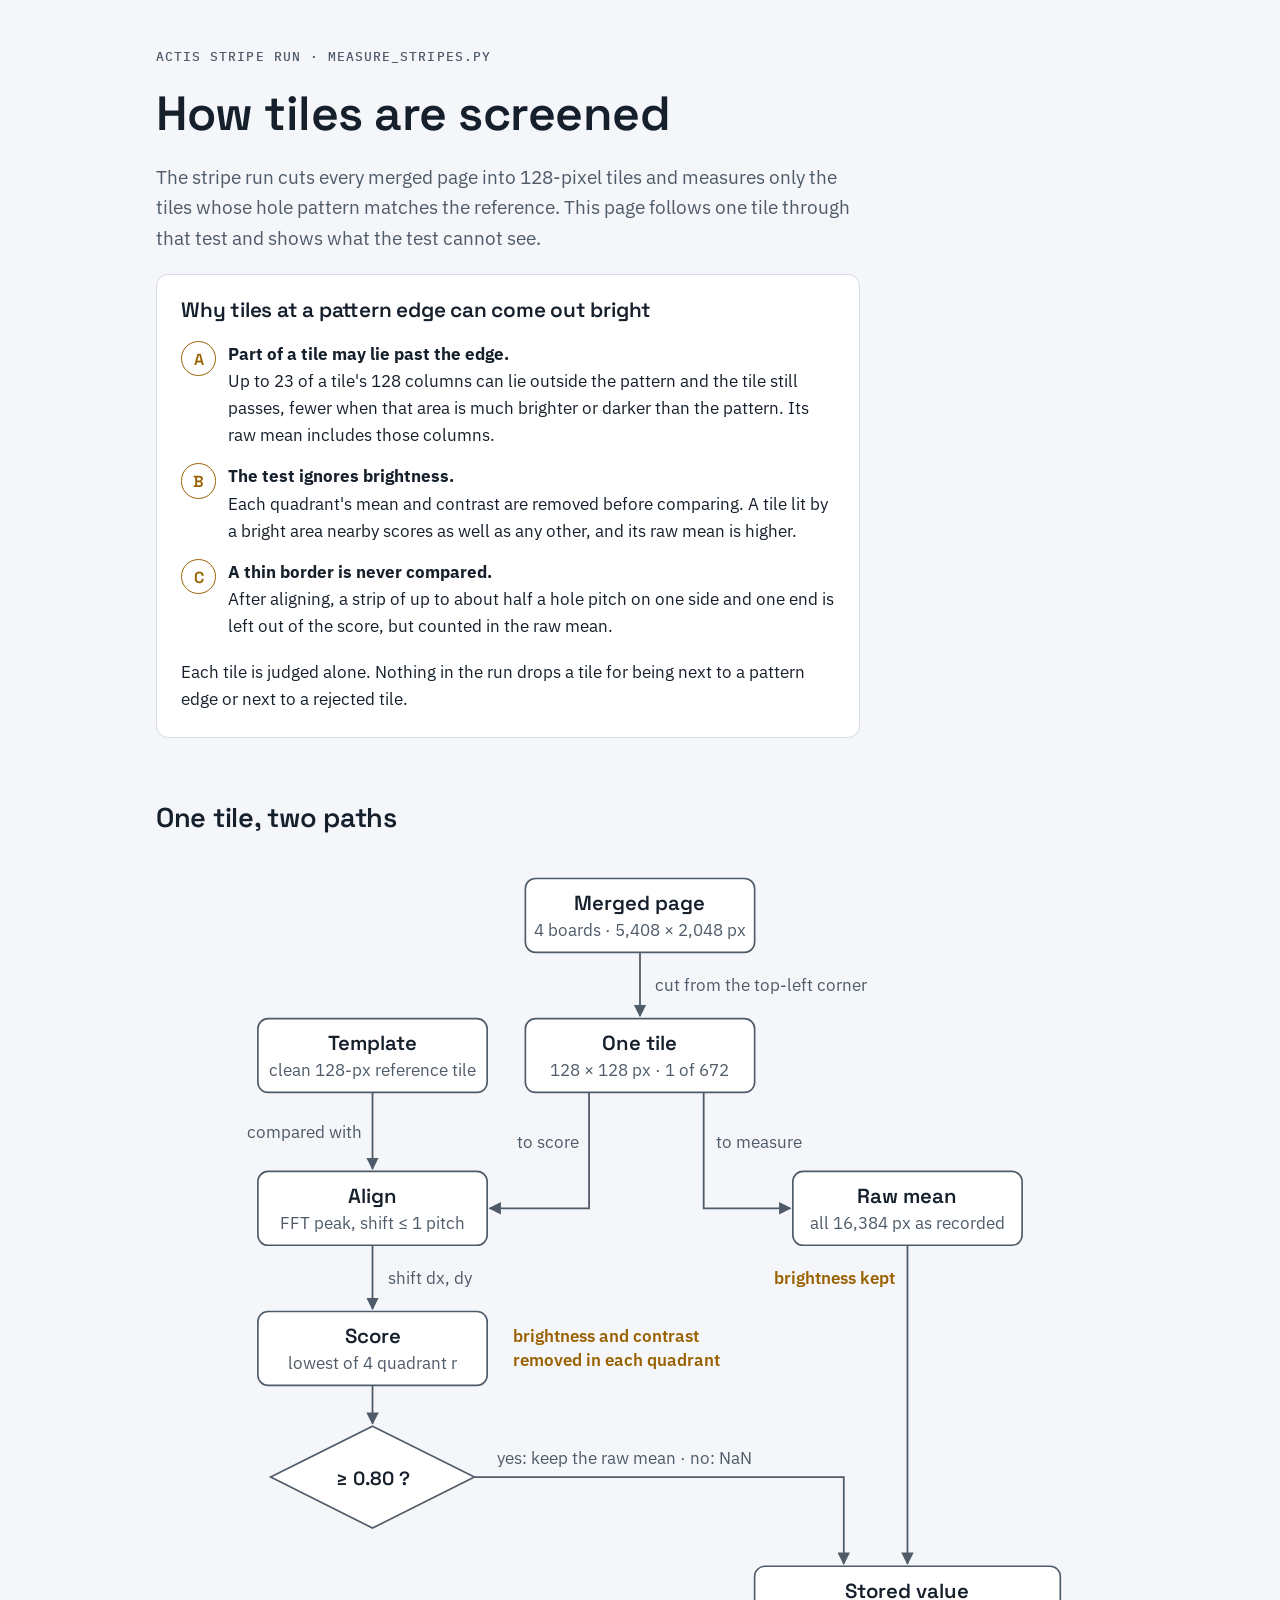
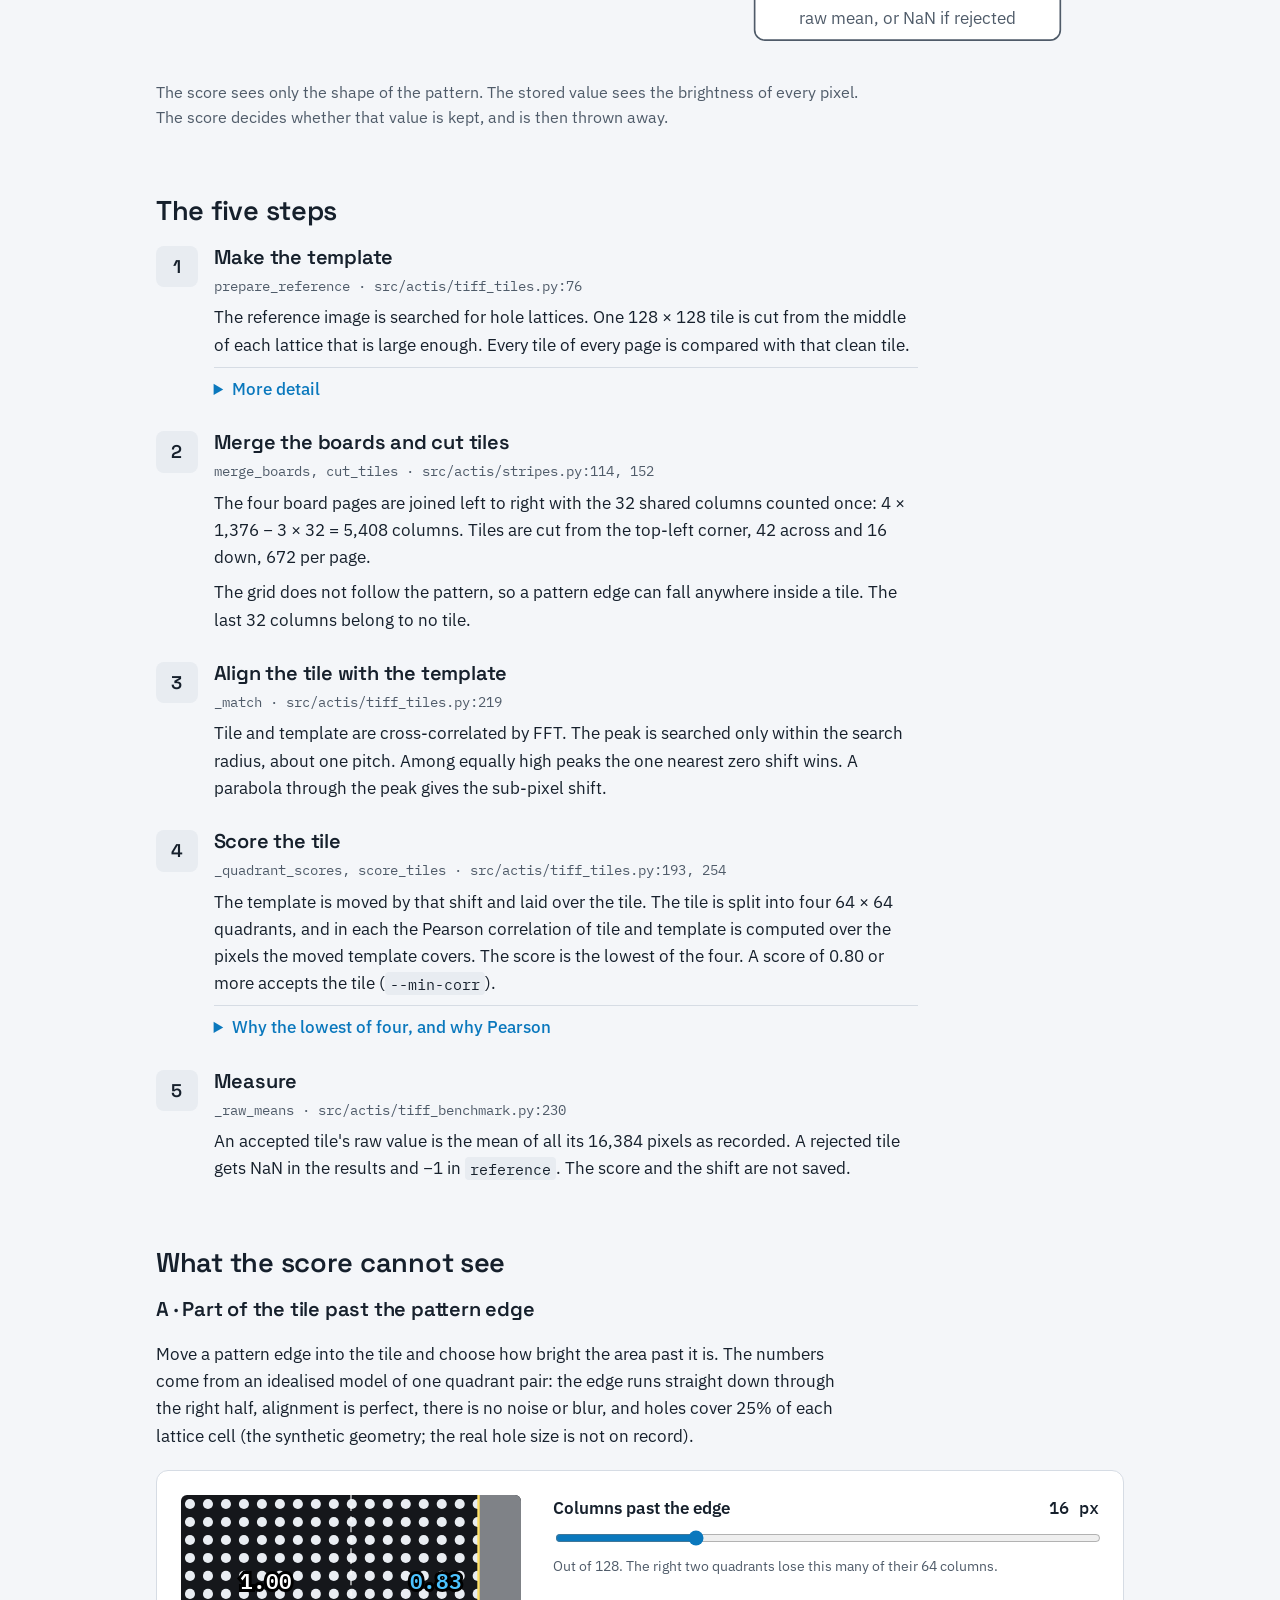
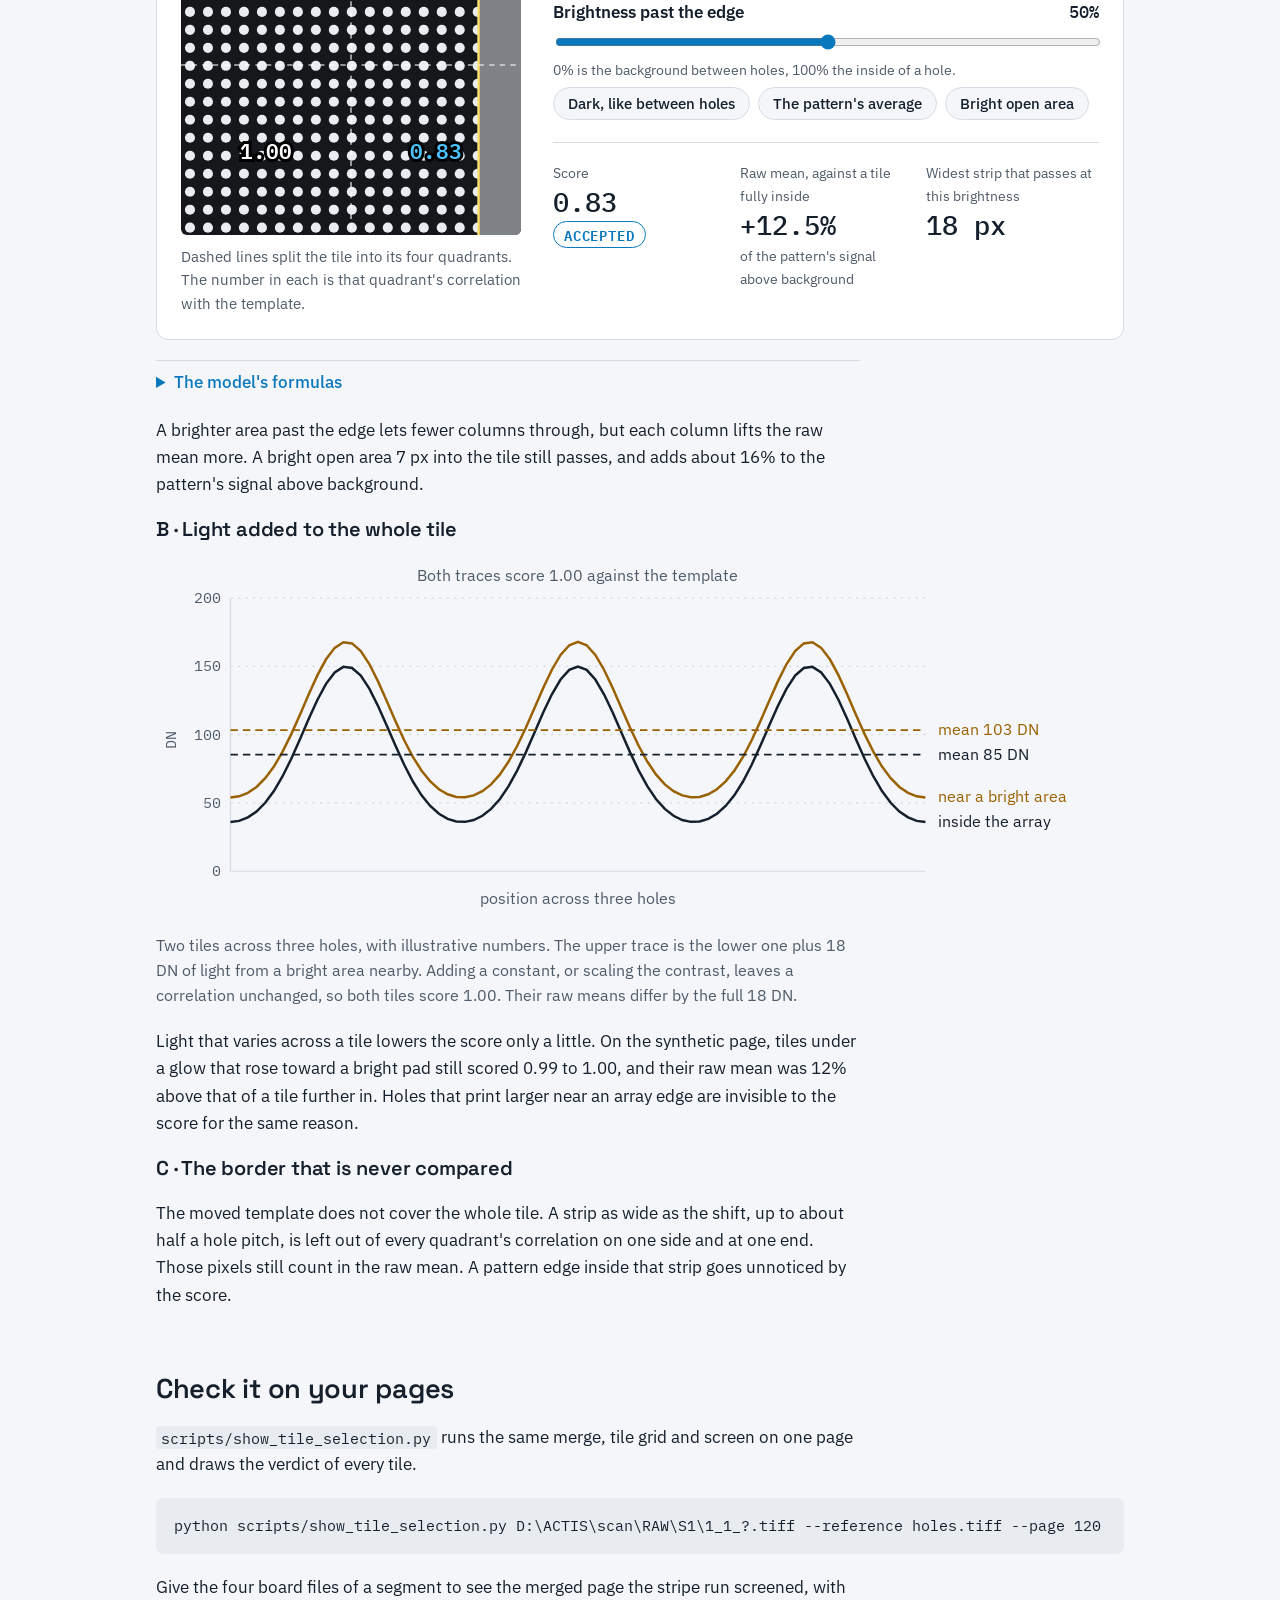
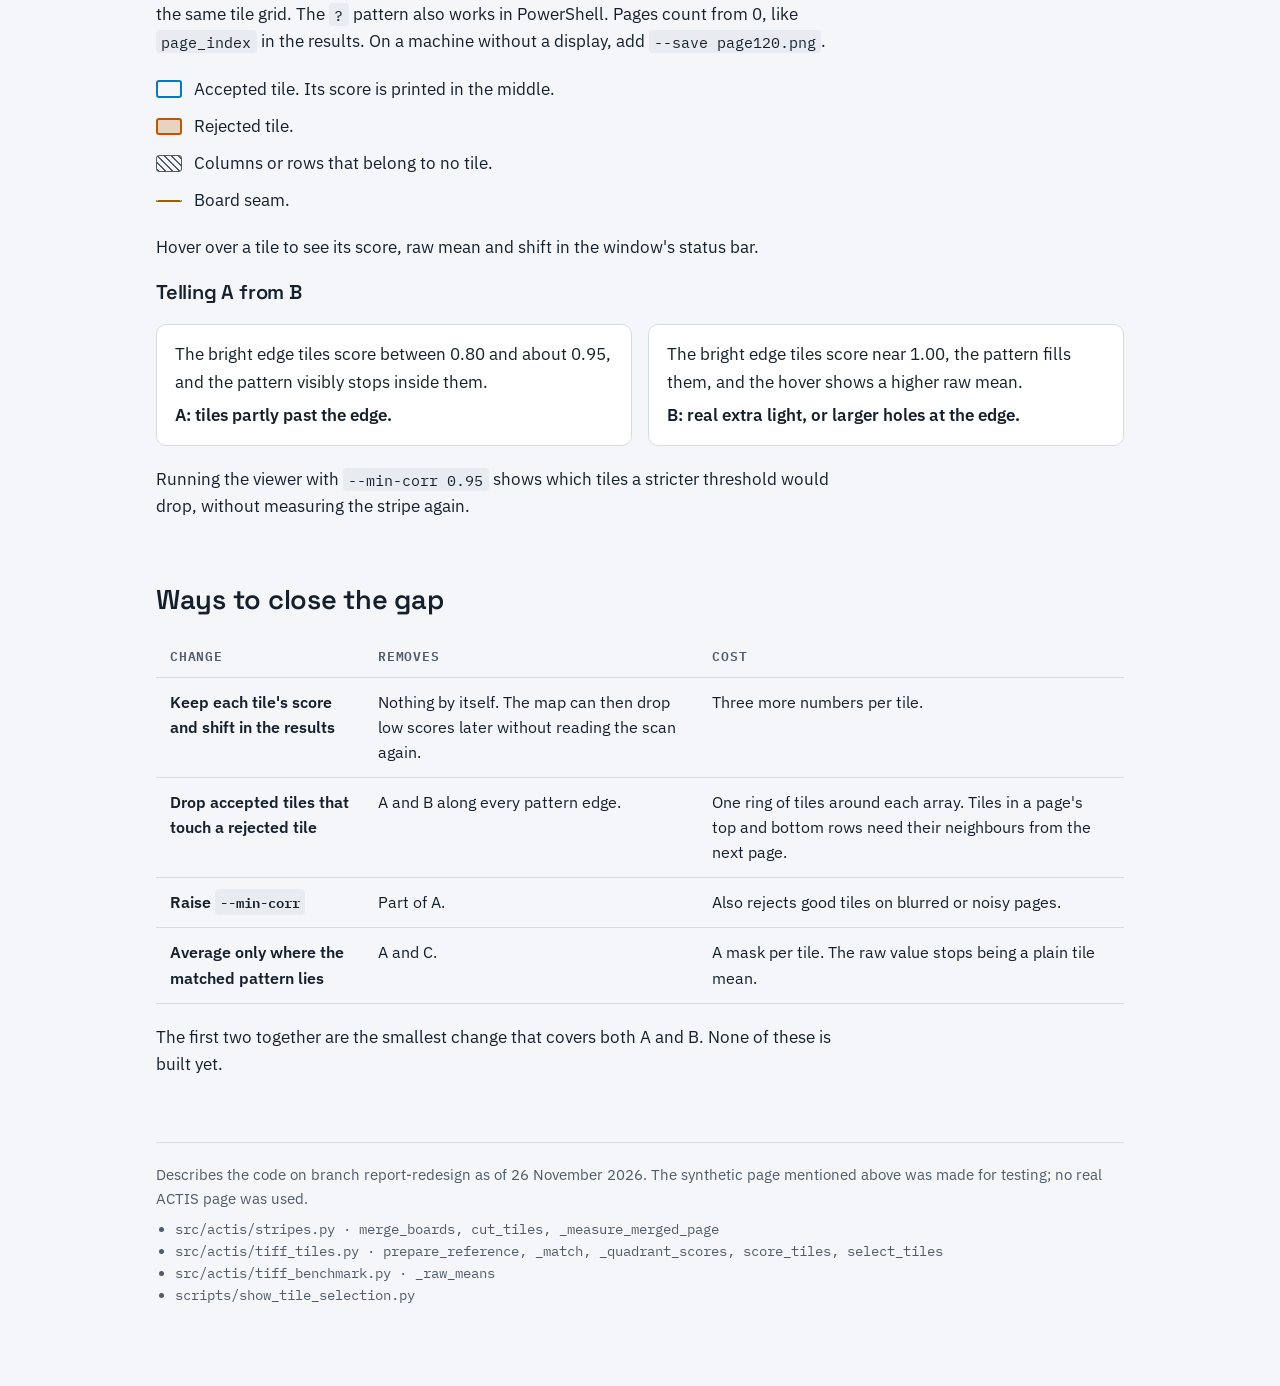
==== docs/tile-screening.html @ 6cd3c0d1 "Show which tiles of a page pass the reference screen scripts/show_tile_selection.py merges the board" ====
<!doctype html>
<html lang="en">
<head>
<meta charset="utf-8">
<meta name="viewport" content="width=device-width, initial-scale=1, viewport-fit=cover">
<title>ACTIS Tile Screening</title>
<meta name="claude:viewport-fit-sides" content="cover">
<link rel="preconnect" href="https://fonts.googleapis.com">
<link rel="preconnect" href="https://fonts.gstatic.com" crossorigin>
<link rel="stylesheet" href="https://fonts.googleapis.com/css2?family=IBM+Plex+Mono:wght@400;500&family=IBM+Plex+Sans:wght@400;500;600&family=Space+Grotesk:wght@500;600&display=swap">
<style>
/* Layout: one reading column of about 70 characters; diagrams, the tile model and the table widen to 1000 px. */
:root {
  --bg: #f4f6f9; --surface: #ffffff; --ink: #16202c; --muted: #4f5b69; --line: #d6dce4; --code: #e8ecf1;
  --accept: #0a78bd; --reject: #c05600; --glow: #9a6100;
  --display: "Space Grotesk", "Segoe UI", system-ui, sans-serif;
  --text: "IBM Plex Sans", "Segoe UI", system-ui, sans-serif;
  --mono: "IBM Plex Mono", Consolas, "Courier New", monospace;
}
@media (prefers-color-scheme: dark) {
  :root:not([data-theme="light"]) {
    --bg: #0e1217; --surface: #151b23; --ink: #e5eaf0; --muted: #a1acb9; --line: #2b3440; --code: #1b222c;
    --accept: #4cc3ff; --reject: #ff9a3d; --glow: #f2c14e; color-scheme: dark;
  }
}
:root[data-theme="dark"] {
  --bg: #0e1217; --surface: #151b23; --ink: #e5eaf0; --muted: #a1acb9; --line: #2b3440; --code: #1b222c;
  --accept: #4cc3ff; --reject: #ff9a3d; --glow: #f2c14e; color-scheme: dark;
}
* { box-sizing: border-box; }
body { margin: 0; background: var(--bg); color: var(--ink); font: 17px/1.6 var(--text); }
.page {
  max-width: 1000px; margin: 0 auto; padding-block: 48px 80px;
  padding-left: max(16px, env(safe-area-inset-left, 0px));
  padding-right: max(16px, env(safe-area-inset-right, 0px));
  display: grid; gap: 64px;
}
section, header { display: grid; gap: 20px; min-width: 0; }
.col { max-width: 44rem; }
h1, h2, h3 { font-family: var(--display); line-height: 1.15; margin: 0; text-wrap: balance; letter-spacing: -0.01em; }
h1 { font-size: clamp(2.1rem, 5vw, 3rem); font-weight: 600; }
h2 { font-size: 1.7rem; font-weight: 600; }
h3 { font-size: 1.25rem; font-weight: 600; }
p, ul, ol { margin: 0; }
.eyebrow { font: 500 0.82rem/1.4 var(--mono); letter-spacing: 0.08em; text-transform: uppercase; color: var(--muted); }
.lede { font-size: 1.2rem; color: var(--muted); }
code, .mono { font-family: var(--mono); font-size: 0.9em; }
:not(pre) > code { background: var(--code); padding: 0.1em 0.35em; border-radius: 4px; }
pre { margin: 0; background: var(--code); border-radius: 8px; padding: 16px 18px; overflow-x: auto; font: 0.95rem/1.55 var(--mono); }
a { color: var(--accept); }
:focus-visible { outline: 3px solid var(--accept); outline-offset: 3px; }

/* Short answer */
.answer { background: var(--surface); border: 1px solid var(--line); border-radius: 12px; padding: 24px; display: grid; gap: 18px; }
.answer h2 { font-size: 1.3rem; }
.causes { list-style: none; padding: 0; display: grid; gap: 14px; }
.causes li { display: grid; grid-template-columns: 2.2rem 1fr; gap: 12px; align-items: start; }
.letter { font: 600 1rem/2.2rem var(--display); width: 2.2rem; height: 2.2rem; text-align: center; border-radius: 50%; border: 1.5px solid var(--glow); color: var(--glow); }
.causes strong { display: block; }

/* Figures */
figure { margin: 0; display: grid; gap: 12px; min-width: 0; }
figcaption { color: var(--muted); font-size: 0.98rem; max-width: 44rem; }
.scroll { overflow-x: auto; }
svg.diagram { display: block; width: 100%; min-width: 620px; height: auto; }
.diagram text { font-family: var(--text); fill: var(--ink); }
.diagram .box { fill: var(--surface); stroke: var(--muted); stroke-width: 1.3; }
.diagram .title { font-family: var(--display); font-weight: 600; font-size: 16px; }
.diagram .sub { font-size: 13px; fill: var(--muted); }
.diagram .label { font-size: 13px; fill: var(--muted); }
.diagram .note { font-size: 13.5px; fill: var(--glow); font-weight: 600; }
.diagram .wire { fill: none; stroke: var(--muted); stroke-width: 1.4; }
.diagram .head { fill: var(--muted); }
.diagram .axis { stroke: var(--line); stroke-width: 1; fill: none; }
.diagram .tick { font: 12px var(--mono); fill: var(--muted); }

/* Steps */
.steps { list-style: none; padding: 0; display: grid; gap: 28px; counter-reset: step; }
.steps > li { display: grid; grid-template-columns: 2.6rem minmax(0, 1fr); gap: 16px; counter-increment: step; }
.steps > li::before {
  content: counter(step); font: 600 1.15rem/2.6rem var(--display); text-align: center;
  width: 2.6rem; height: 2.6rem; border-radius: 8px; background: var(--code); color: var(--ink);
}
.step { display: grid; gap: 8px; max-width: 44rem; min-width: 0; }
.where { font: 0.88rem/1.4 var(--mono); color: var(--muted); }
details { border-top: 1px solid var(--line); padding-top: 8px; }
summary { cursor: pointer; color: var(--accept); font-weight: 500; }
details[open] summary { margin-bottom: 8px; }
details p + p { margin-top: 8px; }

/* Tile model */
.model { background: var(--surface); border: 1px solid var(--line); border-radius: 12px; padding: 24px; display: grid; grid-template-columns: minmax(0, 340px) minmax(0, 1fr); gap: 32px; align-items: start; }
@media (max-width: 760px) { .model { grid-template-columns: minmax(0, 1fr); } }
#tile { width: 100%; max-width: 340px; height: auto; display: block; border-radius: 6px; }
.tile-key { font-size: 0.92rem; color: var(--muted); margin-top: 10px; }
.controls { display: grid; gap: 22px; min-width: 0; }
.control { display: grid; gap: 6px; }
.control label { font-weight: 600; display: flex; justify-content: space-between; gap: 12px; flex-wrap: wrap; }
.control output { font-family: var(--mono); font-weight: 500; }
.control .hint { font-size: 0.9rem; color: var(--muted); }
input[type="range"] { width: 100%; accent-color: var(--accept); }
.presets { display: flex; flex-wrap: wrap; gap: 8px; }
.presets button {
  font: 500 0.92rem var(--text); color: var(--ink); background: var(--bg); border: 1px solid var(--line);
  border-radius: 999px; padding: 6px 14px; cursor: pointer;
}
.presets button:hover { border-color: var(--accept); }
.readout { display: grid; grid-template-columns: repeat(auto-fit, minmax(150px, 1fr)); gap: 14px; border-top: 1px solid var(--line); padding-top: 18px; }
.readout div { display: grid; gap: 2px; align-content: start; }
.readout .k { font-size: 0.9rem; color: var(--muted); }
.readout .v { font: 500 1.7rem/1.2 var(--mono); font-variant-numeric: tabular-nums; }
.verdict { justify-self: start; font: 600 0.85rem/1 var(--mono); letter-spacing: 0.06em; text-transform: uppercase; padding: 6px 10px; border-radius: 999px; border: 1.5px solid currentColor; }
.verdict.pass { color: var(--accept); }
.verdict.fail { color: var(--reject); }

/* Reading the figure, table */
.keys { list-style: none; padding: 0; display: grid; gap: 10px; }
.keys li { display: grid; grid-template-columns: 1.6rem 1fr; gap: 12px; align-items: center; }
.swatch { width: 1.6rem; height: 1.1rem; border-radius: 3px; }
.sw-accept { border: 2px solid var(--accept); }
.sw-reject { border: 2px solid var(--reject); background: color-mix(in srgb, var(--reject) 22%, transparent); }
.sw-none { border: 1px solid var(--muted); background: repeating-linear-gradient(45deg, var(--muted) 0 1.5px, transparent 1.5px 5px); }
.sw-seam { height: 0; border-top: 2px dashed var(--glow); }
.pair { display: grid; grid-template-columns: repeat(auto-fit, minmax(260px, 1fr)); gap: 16px; }
.case { border: 1px solid var(--line); border-radius: 10px; padding: 16px 18px; display: grid; gap: 6px; background: var(--surface); }
.case .then { font-weight: 600; }
table { border-collapse: collapse; width: 100%; min-width: 640px; font-size: 0.98rem; }
th, td { text-align: left; vertical-align: top; padding: 12px 14px; border-bottom: 1px solid var(--line); }
th { font: 600 0.82rem/1.3 var(--mono); letter-spacing: 0.06em; text-transform: uppercase; color: var(--muted); }
td:first-child { font-weight: 600; }
footer { color: var(--muted); font-size: 0.92rem; border-top: 1px solid var(--line); padding-top: 20px; display: grid; gap: 8px; }
footer ul { padding-left: 1.2rem; font-family: var(--mono); font-size: 0.86rem; }
</style>
</head>
<body>
<main class="page">

<header>
  <p class="eyebrow">ACTIS stripe run · measure_stripes.py</p>
  <h1>How tiles are screened</h1>
  <p class="lede col">The stripe run cuts every merged page into 128-pixel tiles and measures only the tiles whose hole pattern matches the reference. This page follows one tile through that test and shows what the test cannot see.</p>

  <div class="answer col" aria-labelledby="why">
    <h2 id="why">Why tiles at a pattern edge can come out bright</h2>
    <ol class="causes">
      <li><span class="letter">A</span><p><strong>Part of a tile may lie past the edge.</strong> Up to 23 of a tile's 128 columns can lie outside the pattern and the tile still passes, fewer when that area is much brighter or darker than the pattern. Its raw mean includes those columns.</p></li>
      <li><span class="letter">B</span><p><strong>The test ignores brightness.</strong> Each quadrant's mean and contrast are removed before comparing. A tile lit by a bright area nearby scores as well as any other, and its raw mean is higher.</p></li>
      <li><span class="letter">C</span><p><strong>A thin border is never compared.</strong> After aligning, a strip of up to about half a hole pitch on one side and one end is left out of the score, but counted in the raw mean.</p></li>
    </ol>
    <p>Each tile is judged alone. Nothing in the run drops a tile for being next to a pattern edge or next to a rejected tile.</p>
  </div>
</header>

<section aria-labelledby="paths">
  <h2 id="paths" class="col">One tile, two paths</h2>
  <figure>
    <div class="scroll">
      <svg class="diagram" viewBox="0 0 760 640" role="img" aria-label="Each tile is scored on its pattern shape with brightness and contrast removed, and separately measured as the mean of every pixel with brightness kept. The score only decides whether the raw mean is stored.">
        <defs>
          <marker id="arrow" viewBox="0 0 10 10" refX="9" refY="5" markerWidth="7" markerHeight="7" orient="auto-start-reverse">
            <path class="head" fill="currentColor" d="M0 0 L10 5 L0 10 z"/>
          </marker>
        </defs>
        <!-- Row 1: merged page -->
        <rect class="box" x="290" y="20" width="180" height="58" rx="8"/>
        <text class="title" x="380" y="45" text-anchor="middle">Merged page</text>
        <text class="sub" x="380" y="65" text-anchor="middle">4 boards · 5,408 × 2,048 px</text>
        <path class="wire" d="M380 78 V128" marker-end="url(#arrow)"/>
        <text class="label" x="392" y="108">cut from the top-left corner</text>
        <!-- Row 2: template and tile -->
        <rect class="box" x="80" y="130" width="180" height="58" rx="8"/>
        <text class="title" x="170" y="155" text-anchor="middle">Template</text>
        <text class="sub" x="170" y="175" text-anchor="middle">clean 128-px reference tile</text>
        <rect class="box" x="290" y="130" width="180" height="58" rx="8"/>
        <text class="title" x="380" y="155" text-anchor="middle">One tile</text>
        <text class="sub" x="380" y="175" text-anchor="middle">128 × 128 px · 1 of 672</text>
        <!-- Branches from the tile -->
        <path class="wire" d="M170 188 V248" marker-end="url(#arrow)"/>
        <text class="label" x="162" y="224" text-anchor="end">compared with</text>
        <path class="wire" d="M340 188 V279 H262" marker-end="url(#arrow)"/>
        <text class="label" x="332" y="232" text-anchor="end">to score</text>
        <path class="wire" d="M430 188 V279 H498" marker-end="url(#arrow)"/>
        <text class="label" x="440" y="232">to measure</text>
        <!-- Row 3: align and raw -->
        <rect class="box" x="80" y="250" width="180" height="58" rx="8"/>
        <text class="title" x="170" y="275" text-anchor="middle">Align</text>
        <text class="sub" x="170" y="295" text-anchor="middle">FFT peak, shift ≤ 1 pitch</text>
        <rect class="box" x="500" y="250" width="180" height="58" rx="8"/>
        <text class="title" x="590" y="275" text-anchor="middle">Raw mean</text>
        <text class="sub" x="590" y="295" text-anchor="middle">all 16,384 px as recorded</text>
        <text class="note" x="580" y="338" text-anchor="end">brightness kept</text>
        <!-- Row 4: score -->
        <path class="wire" d="M170 308 V358" marker-end="url(#arrow)"/>
        <text class="label" x="182" y="338">shift dx, dy</text>
        <rect class="box" x="80" y="360" width="180" height="58" rx="8"/>
        <text class="title" x="170" y="385" text-anchor="middle">Score</text>
        <text class="sub" x="170" y="405" text-anchor="middle">lowest of 4 quadrant r</text>
        <text class="note" x="280" y="384">brightness and contrast</text>
        <text class="note" x="280" y="403">removed in each quadrant</text>
        <!-- Row 5: verdict -->
        <path class="wire" d="M170 418 V448" marker-end="url(#arrow)"/>
        <path class="box" d="M170 450 L250 490 L170 530 L90 490 Z"/>
        <text class="title" x="170" y="496" text-anchor="middle" style="font-size:15px">≥ 0.80 ?</text>
        <path class="wire" d="M250 490 H540 V558" marker-end="url(#arrow)"/>
        <text class="label" x="268" y="480">yes: keep the raw mean · no: NaN</text>
        <!-- Row 6: stored -->
        <path class="wire" d="M590 308 V558" marker-end="url(#arrow)"/>
        <rect class="box" x="470" y="560" width="240" height="58" rx="8"/>
        <text class="title" x="590" y="585" text-anchor="middle">Stored value</text>
        <text class="sub" x="590" y="605" text-anchor="middle">raw mean, or NaN if rejected</text>
      </svg>
    </div>
    <figcaption>The score sees only the shape of the pattern. The stored value sees the brightness of every pixel. The score decides whether that value is kept, and is then thrown away.</figcaption>
  </figure>
</section>

<section aria-labelledby="steps">
  <h2 id="steps" class="col">The five steps</h2>
  <ol class="steps">
    <li><div class="step">
      <h3>Make the template</h3>
      <p class="where">prepare_reference · src/actis/tiff_tiles.py:76</p>
      <p>The reference image is searched for hole lattices. One 128 × 128 tile is cut from the middle of each lattice that is large enough. Every tile of every page is compared with that clean tile.</p>
      <details><summary>More detail</summary>
        <p>A lattice must be at least one tile wide and tall, with at least five pitches across the tile. Several lattices give several templates. Each page tile is scored against all of them and keeps the best.</p>
        <p>The template's mean is removed, a Hann window is applied and its spectrum is computed once. The shift search radius is the longest lattice vector rounded up, at most 32 px. For a 6.6 px pitch that is 7 px.</p>
      </details>
    </div></li>
    <li><div class="step">
      <h3>Merge the boards and cut tiles</h3>
      <p class="where">merge_boards, cut_tiles · src/actis/stripes.py:114, 152</p>
      <p>The four board pages are joined left to right with the 32 shared columns counted once: 4 × 1,376 − 3 × 32 = 5,408 columns. Tiles are cut from the top-left corner, 42 across and 16 down, 672 per page.</p>
      <p>The grid does not follow the pattern, so a pattern edge can fall anywhere inside a tile. The last 32 columns belong to no tile.</p>
    </div></li>
    <li><div class="step">
      <h3>Align the tile with the template</h3>
      <p class="where">_match · src/actis/tiff_tiles.py:219</p>
      <p>Tile and template are cross-correlated by FFT. The peak is searched only within the search radius, about one pitch. Among equally high peaks the one nearest zero shift wins. A parabola through the peak gives the sub-pixel shift.</p>
    </div></li>
    <li><div class="step">
      <h3>Score the tile</h3>
      <p class="where">_quadrant_scores, score_tiles · src/actis/tiff_tiles.py:193, 254</p>
      <p>The template is moved by that shift and laid over the tile. The tile is split into four 64 × 64 quadrants, and in each the Pearson correlation of tile and template is computed over the pixels the moved template covers. The score is the lowest of the four. A score of 0.80 or more accepts the tile (<code>--min-corr</code>).</p>
      <details><summary>Why the lowest of four, and why Pearson</summary>
        <p>One correlation over the whole tile would forgive an empty quadrant, because the other three would hold the average up. Taking the lowest makes every quadrant show the pattern. A quadrant with no pattern scores about 0.</p>
        <p>Pearson correlation subtracts each image's mean and divides by its spread. That lets one template work on pages of different exposure and focus. It is also why the score cannot see brightness (B).</p>
      </details>
    </div></li>
    <li><div class="step">
      <h3>Measure</h3>
      <p class="where">_raw_means · src/actis/tiff_benchmark.py:230</p>
      <p>An accepted tile's raw value is the mean of all its 16,384 pixels as recorded. A rejected tile gets NaN in the results and −1 in <code>reference</code>. The score and the shift are not saved.</p>
    </div></li>
  </ol>
</section>

<section aria-labelledby="blind">
  <h2 id="blind" class="col">What the score cannot see</h2>

  <h3 class="col">A · Part of the tile past the pattern edge</h3>
  <p class="col">Move a pattern edge into the tile and choose how bright the area past it is. The numbers come from an idealised model of one quadrant pair: the edge runs straight down through the right half, alignment is perfect, there is no noise or blur, and holes cover 25% of each lattice cell (the synthetic geometry; the real hole size is not on record).</p>

  <div class="model">
    <div>
      <svg id="tile" viewBox="0 0 128 128" role="img" aria-label="A 128-pixel tile of bright holes split into four quadrants, with the score of each quadrant. A strip at the right lies past the pattern edge."></svg>
      <p class="tile-key">Dashed lines split the tile into its four quadrants. The number in each is that quadrant's correlation with the template.</p>
    </div>
    <div class="controls">
      <div class="control">
        <label for="cols">Columns past the edge <output id="cols-out" for="cols">16 px</output></label>
        <input id="cols" type="range" min="0" max="64" step="1" value="16">
        <span class="hint">Out of 128. The right two quadrants lose this many of their 64 columns.</span>
      </div>
      <div class="control">
        <label for="level">Brightness past the edge <output id="level-out" for="level">50%</output></label>
        <input id="level" type="range" min="0" max="100" step="5" value="50">
        <span class="hint">0% is the background between holes, 100% the inside of a hole.</span>
        <div class="presets" role="group" aria-label="Brightness presets">
          <button type="button" data-level="0">Dark, like between holes</button>
          <button type="button" data-level="25">The pattern's average</button>
          <button type="button" data-level="100">Bright open area</button>
        </div>
      </div>
      <div class="readout" aria-live="polite">
        <div><span class="k">Score</span><span class="v" id="score">0.83</span><span class="verdict pass" id="verdict">Accepted</span></div>
        <div><span class="k">Raw mean, against a tile fully inside</span><span class="v" id="raw">+12.5%</span><span class="k">of the pattern's signal above background</span></div>
        <div><span class="k">Widest strip that passes at this brightness</span><span class="v" id="widest">18 px</span></div>
      </div>
    </div>
  </div>

  <div class="col">
    <details><summary>The model's formulas</summary>
      <p>A quadrant whose fraction <span class="mono">f</span> shows the pattern, with the rest flat at level <span class="mono">c</span>, correlates with the template as <span class="mono">r = √f / √(1 + (1 − f) d²)</span>, where <span class="mono">d = (c − μ) / σ</span> is how far the flat area is from the pattern's mean, in units of the pattern's pixel spread. With holes covering a fraction <span class="mono">a</span> of the cell, <span class="mono">d = (t − a) / √(a (1 − a))</span> for brightness <span class="mono">t</span> on the 0–100% scale above.</p>
      <p>At the pattern's average brightness <span class="mono">d = 0</span> and <span class="mono">r = √f</span>, so 0.80 passes down to <span class="mono">f = 0.64</span>: 23 of 64 columns past the edge. The raw mean of the tile moves by <span class="mono">(k / 128)(t − a) / a</span> of the pattern's signal above background, for <span class="mono">k</span> columns past the edge.</p>
      <p>On a synthetic page with blur and noise, tiles with 12 px past the edge into a dark area scored 0.82 to 0.90. The model gives 0.87.</p>
    </details>
  </div>
  <p class="col">A brighter area past the edge lets fewer columns through, but each column lifts the raw mean more. A bright open area 7 px into the tile still passes, and adds about 16% to the pattern's signal above background.</p>

  <h3 class="col">B · Light added to the whole tile</h3>
  <figure>
    <div class="scroll">
      <svg class="diagram" viewBox="0 0 780 290" role="img" aria-label="Two intensity traces across three holes. One is the other raised by 18 DN. Both score 1.00 against the template, while their means are 85 and 103 DN.">
        <text class="label" x="340" y="16" text-anchor="middle">Both traces score 1.00 against the template</text>
        <path class="axis" d="M60 30 V250 H620"/>
        <path class="axis" d="M60 195 H620 M60 140 H620 M60 85 H620 M60 30 H620" stroke-dasharray="2 4"/>
        <text class="tick" x="52" y="254" text-anchor="end">0</text>
        <text class="tick" x="52" y="199" text-anchor="end">50</text>
        <text class="tick" x="52" y="144" text-anchor="end">100</text>
        <text class="tick" x="52" y="89" text-anchor="end">150</text>
        <text class="tick" x="52" y="34" text-anchor="end">200</text>
        <text class="tick" x="16" y="144" text-anchor="middle" transform="rotate(-90 16 144)">DN</text>
        <text class="label" x="340" y="276" text-anchor="middle">position across three holes</text>
        <polyline fill="none" stroke="currentColor" stroke-width="2" style="color: var(--ink)" points="60.0,210.3 67.0,209.4 74.0,206.6 81.0,201.9 88.0,194.8 95.0,185.4 102.0,173.4 109.0,159.3 116.0,143.6 123.0,127.4 130.0,112.0 137.0,99.0 144.0,89.8 151.0,85.3 158.0,86.2 165.0,92.3 172.0,103.0 179.0,117.0 186.0,132.8 193.0,148.9 200.0,164.2 207.0,177.7 214.0,188.8 221.0,197.4 228.0,203.7 235.0,207.8 242.0,209.9 249.0,210.2 256.0,208.7 263.0,205.3 270.0,199.8 277.0,192.0 284.0,181.6 291.0,168.9 298.0,154.2 305.0,138.2 312.0,122.1 319.0,107.4 326.0,95.5 333.0,87.7 340.0,85.0 347.0,87.7 354.0,95.5 361.0,107.4 368.0,122.1 375.0,138.2 382.0,154.2 389.0,168.9 396.0,181.6 403.0,192.0 410.0,199.8 417.0,205.3 424.0,208.7 431.0,210.2 438.0,209.9 445.0,207.8 452.0,203.7 459.0,197.4 466.0,188.8 473.0,177.7 480.0,164.2 487.0,148.9 494.0,132.8 501.0,117.0 508.0,103.0 515.0,92.3 522.0,86.2 529.0,85.3 536.0,89.8 543.0,99.0 550.0,112.0 557.0,127.4 564.0,143.6 571.0,159.3 578.0,173.4 585.0,185.4 592.0,194.8 599.0,201.9 606.0,206.6 613.0,209.4 620.0,210.3"/>
        <polyline fill="none" stroke="currentColor" stroke-width="2" style="color: var(--glow)" points="60.0,190.5 67.0,189.6 74.0,186.8 81.0,182.1 88.0,175.0 95.0,165.6 102.0,153.6 109.0,139.5 116.0,123.8 123.0,107.6 130.0,92.2 137.0,79.2 144.0,70.0 151.0,65.5 158.0,66.4 165.0,72.5 172.0,83.2 179.0,97.2 186.0,113.0 193.0,129.1 200.0,144.4 207.0,157.9 214.0,169.0 221.0,177.6 228.0,183.9 235.0,188.0 242.0,190.1 249.0,190.4 256.0,188.9 263.0,185.5 270.0,180.0 277.0,172.2 284.0,161.8 291.0,149.1 298.0,134.4 305.0,118.4 312.0,102.3 319.0,87.6 326.0,75.7 333.0,67.9 340.0,65.2 347.0,67.9 354.0,75.7 361.0,87.6 368.0,102.3 375.0,118.4 382.0,134.4 389.0,149.1 396.0,161.8 403.0,172.2 410.0,180.0 417.0,185.5 424.0,188.9 431.0,190.4 438.0,190.1 445.0,188.0 452.0,183.9 459.0,177.6 466.0,169.0 473.0,157.9 480.0,144.4 487.0,129.1 494.0,113.0 501.0,97.2 508.0,83.2 515.0,72.5 522.0,66.4 529.0,65.5 536.0,70.0 543.0,79.2 550.0,92.2 557.0,107.6 564.0,123.8 571.0,139.5 578.0,153.6 585.0,165.6 592.0,175.0 599.0,182.1 606.0,186.8 613.0,189.6 620.0,190.5"/>
        <path d="M60 156.1 H620" fill="none" stroke="currentColor" stroke-width="1.4" stroke-dasharray="6 4" style="color: var(--ink)"/>
        <path d="M60 136.3 H620" fill="none" stroke="currentColor" stroke-width="1.4" stroke-dasharray="6 4" style="color: var(--glow)"/>
        <text class="label" x="630" y="140" style="fill: var(--glow)">mean 103 DN</text>
        <text class="label" x="630" y="160" style="fill: var(--ink)">mean 85 DN</text>
        <text class="label" x="630" y="194" style="fill: var(--glow)">near a bright area</text>
        <text class="label" x="630" y="214" style="fill: var(--ink)">inside the array</text>
      </svg>
    </div>
    <figcaption>Two tiles across three holes, with illustrative numbers. The upper trace is the lower one plus 18 DN of light from a bright area nearby. Adding a constant, or scaling the contrast, leaves a correlation unchanged, so both tiles score 1.00. Their raw means differ by the full 18 DN.</figcaption>
  </figure>
  <p class="col">Light that varies across a tile lowers the score only a little. On the synthetic page, tiles under a glow that rose toward a bright pad still scored 0.99 to 1.00, and their raw mean was 12% above that of a tile further in. Holes that print larger near an array edge are invisible to the score for the same reason.</p>

  <h3 class="col">C · The border that is never compared</h3>
  <p class="col">The moved template does not cover the whole tile. A strip as wide as the shift, up to about half a hole pitch, is left out of every quadrant's correlation on one side and at one end. Those pixels still count in the raw mean. A pattern edge inside that strip goes unnoticed by the score.</p>
</section>

<section aria-labelledby="check">
  <h2 id="check" class="col">Check it on your pages</h2>
  <p class="col"><code>scripts/show_tile_selection.py</code> runs the same merge, tile grid and screen on one page and draws the verdict of every tile.</p>
  <pre>python scripts/show_tile_selection.py D:\ACTIS\scan\RAW\S1\1_1_?.tiff --reference holes.tiff --page 120</pre>
  <p class="col">Give the four board files of a segment to see the merged page the stripe run screened, with the same tile grid. The <code>?</code> pattern also works in PowerShell. Pages count from 0, like <code>page_index</code> in the results. On a machine without a display, add <code>--save page120.png</code>.</p>
  <ul class="keys col">
    <li><span class="swatch sw-accept"></span><span>Accepted tile. Its score is printed in the middle.</span></li>
    <li><span class="swatch sw-reject"></span><span>Rejected tile.</span></li>
    <li><span class="swatch sw-none"></span><span>Columns or rows that belong to no tile.</span></li>
    <li><span class="swatch sw-seam"></span><span>Board seam.</span></li>
  </ul>
  <p class="col">Hover over a tile to see its score, raw mean and shift in the window's status bar.</p>
  <h3 class="col">Telling A from B</h3>
  <div class="pair">
    <div class="case">
      <span>The bright edge tiles score between 0.80 and about 0.95, and the pattern visibly stops inside them.</span>
      <span class="then">A: tiles partly past the edge.</span>
    </div>
    <div class="case">
      <span>The bright edge tiles score near 1.00, the pattern fills them, and the hover shows a higher raw mean.</span>
      <span class="then">B: real extra light, or larger holes at the edge.</span>
    </div>
  </div>
  <p class="col">Running the viewer with <code>--min-corr 0.95</code> shows which tiles a stricter threshold would drop, without measuring the stripe again.</p>
</section>

<section aria-labelledby="fixes">
  <h2 id="fixes" class="col">Ways to close the gap</h2>
  <div class="scroll">
    <table>
      <thead><tr><th>Change</th><th>Removes</th><th>Cost</th></tr></thead>
      <tbody>
        <tr><td>Keep each tile's score and shift in the results</td><td>Nothing by itself. The map can then drop low scores later without reading the scan again.</td><td>Three more numbers per tile.</td></tr>
        <tr><td>Drop accepted tiles that touch a rejected tile</td><td>A and B along every pattern edge.</td><td>One ring of tiles around each array. Tiles in a page's top and bottom rows need their neighbours from the next page.</td></tr>
        <tr><td>Raise <code>--min-corr</code></td><td>Part of A.</td><td>Also rejects good tiles on blurred or noisy pages.</td></tr>
        <tr><td>Average only where the matched pattern lies</td><td>A and C.</td><td>A mask per tile. The raw value stops being a plain tile mean.</td></tr>
      </tbody>
    </table>
  </div>
  <p class="col">The first two together are the smallest change that covers both A and B. None of these is built yet.</p>
</section>

<footer>
  <p>Describes the code on branch report-redesign as of 26 November 2026. The synthetic page mentioned above was made for testing; no real ACTIS page was used.</p>
  <ul>
    <li>src/actis/stripes.py · merge_boards, cut_tiles, _measure_merged_page</li>
    <li>src/actis/tiff_tiles.py · prepare_reference, _match, _quadrant_scores, score_tiles, select_tiles</li>
    <li>src/actis/tiff_benchmark.py · _raw_means</li>
    <li>scripts/show_tile_selection.py</li>
  </ul>
</footer>

</main>
<script>
(() => {
  const AREA = 0.25;                                  // holes' share of a lattice cell
  const SPREAD = Math.sqrt(AREA * (1 - AREA));        // pixel spread, in units of the hole step
  const MIN_CORR = 0.80;
  const PITCH = 6.77, RADIUS = 1.9;                   // px, synthetic geometry
  const GROUND = [21, 23, 27], HOLE = [233, 237, 242];
  const ns = "http://www.w3.org/2000/svg";
  const $ = (id) => document.getElementById(id);
  const cols = $("cols"), level = $("level"), tile = $("tile");

  function quadrant(k, t) {
    const f = (64 - k) / 64;
    if (f <= 0) return 0;
    const d = (t - AREA) / SPREAD;
    return Math.sqrt(f) / Math.sqrt(1 + (1 - f) * d * d);
  }
  function widest(t) {
    let k = 0;
    while (k < 64 && quadrant(k + 1, t) >= MIN_CORR) k++;
    return k;
  }
  function make(tag, attrs, parent) {
    const el = document.createElementNS(ns, tag);
    for (const [key, value] of Object.entries(attrs)) el.setAttribute(key, value);
    parent.appendChild(el);
    return el;
  }
  const mix = (t) => `rgb(${GROUND.map((g, i) => Math.round(g + t * (HOLE[i] - g))).join(",")})`;

  // The tile: dark ground, bright holes, a strip past the edge, quadrant lines and labels.
  make("rect", { x: 0, y: 0, width: 128, height: 128, fill: mix(0) }, tile);
  const holes = make("g", { fill: mix(1) }, tile);
  for (let y = PITCH / 2; y < 128; y += PITCH)
    for (let x = PITCH / 2; x < 128; x += PITCH) make("circle", { cx: x.toFixed(2), cy: y.toFixed(2), r: RADIUS }, holes);
  const strip = make("rect", { x: 128, y: 0, width: 0, height: 128, fill: mix(0.5) }, tile);
  const edge = make("line", { x1: 128, y1: 0, x2: 128, y2: 128, stroke: "#ffe066", "stroke-width": 0.9 }, tile);
  const guide = { stroke: "#ffffff", "stroke-opacity": 0.7, "stroke-width": 0.6, "stroke-dasharray": "2 2" };
  make("line", { x1: 64, y1: 0, x2: 64, y2: 128, ...guide }, tile);
  make("line", { x1: 0, y1: 64, x2: 128, y2: 64, ...guide }, tile);
  const label = (x, y) => make("text", {
    x, y, "text-anchor": "middle", "dominant-baseline": "central", "font-size": 8, "font-weight": 600,
    fill: "#ffffff", stroke: "#000000", "stroke-width": 2.2, "paint-order": "stroke",
    "font-family": "IBM Plex Mono, Consolas, monospace",
  }, tile);
  const left = [label(32, 32), label(32, 96)], right = [label(96, 32), label(96, 96)];

  function update() {
    const k = Number(cols.value), t = Number(level.value) / 100;
    const r = quadrant(k, t), pass = r >= MIN_CORR;
    $("cols-out").textContent = `${k} px`;
    $("level-out").textContent = `${level.value}%`;
    strip.setAttribute("x", 128 - k);
    strip.setAttribute("width", k);
    strip.setAttribute("fill", mix(t));
    edge.setAttribute("x1", 128 - k);
    edge.setAttribute("x2", 128 - k);
    edge.setAttribute("visibility", k ? "visible" : "hidden");
    for (const el of left) { el.textContent = "1.00"; el.setAttribute("fill", "#ffffff"); }
    for (const el of right) { el.textContent = r.toFixed(2); el.setAttribute("fill", k ? (pass ? "#4cc3ff" : "#ff9a3d") : "#ffffff"); }
    $("score").textContent = Math.min(1, r).toFixed(2);
    const verdict = $("verdict");
    verdict.textContent = pass ? "Accepted" : "Rejected";
    verdict.className = `verdict ${pass ? "pass" : "fail"}`;
    const shift = (k / 128) * (t - AREA) / AREA * 100;
    const sign = shift > 0.05 ? "+" : shift < -0.05 ? "−" : "";
    $("raw").textContent = `${sign}${Math.abs(shift).toFixed(1)}%`;
    $("widest").textContent = `${widest(t)} px`;
  }
  cols.addEventListener("input", update);
  level.addEventListener("input", update);
  for (const button of document.querySelectorAll("[data-level]"))
    button.addEventListener("click", () => { level.value = button.dataset.level; update(); });
  update();
})();
</script>
</body>
</html>
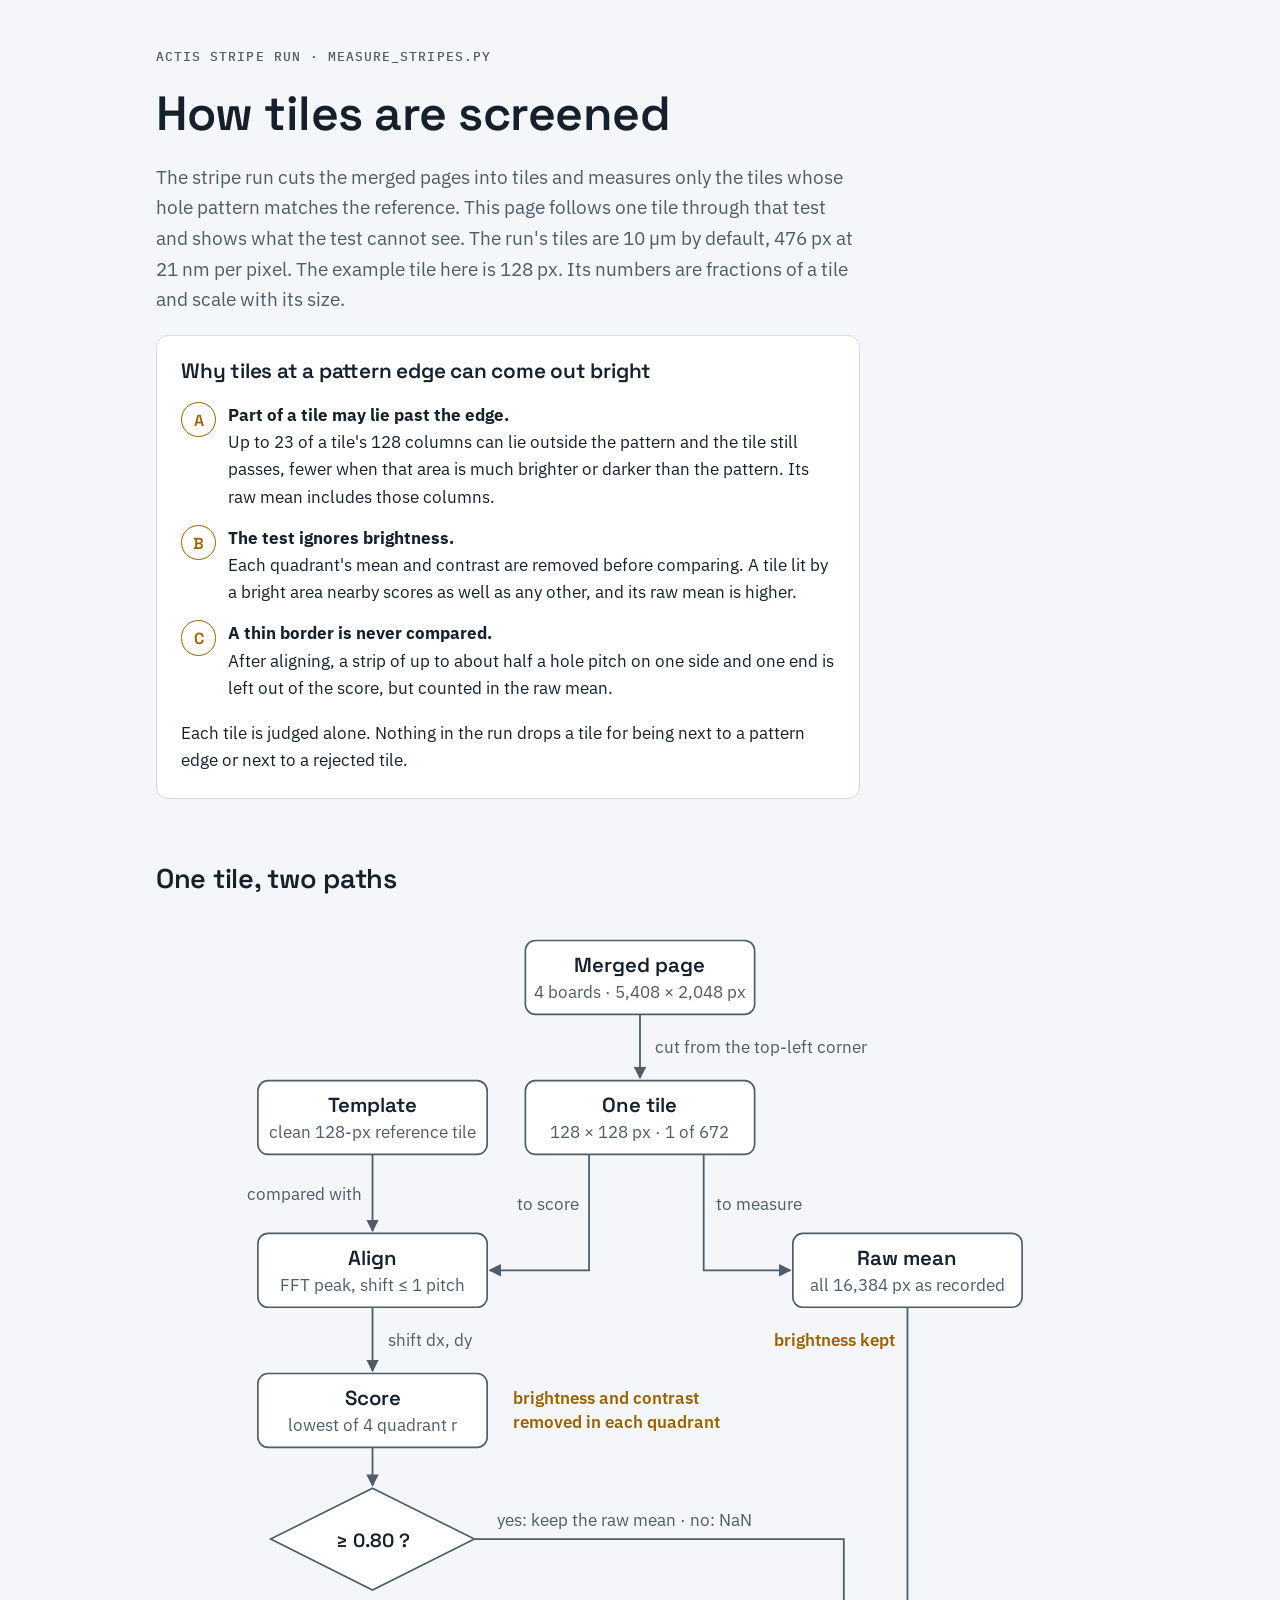
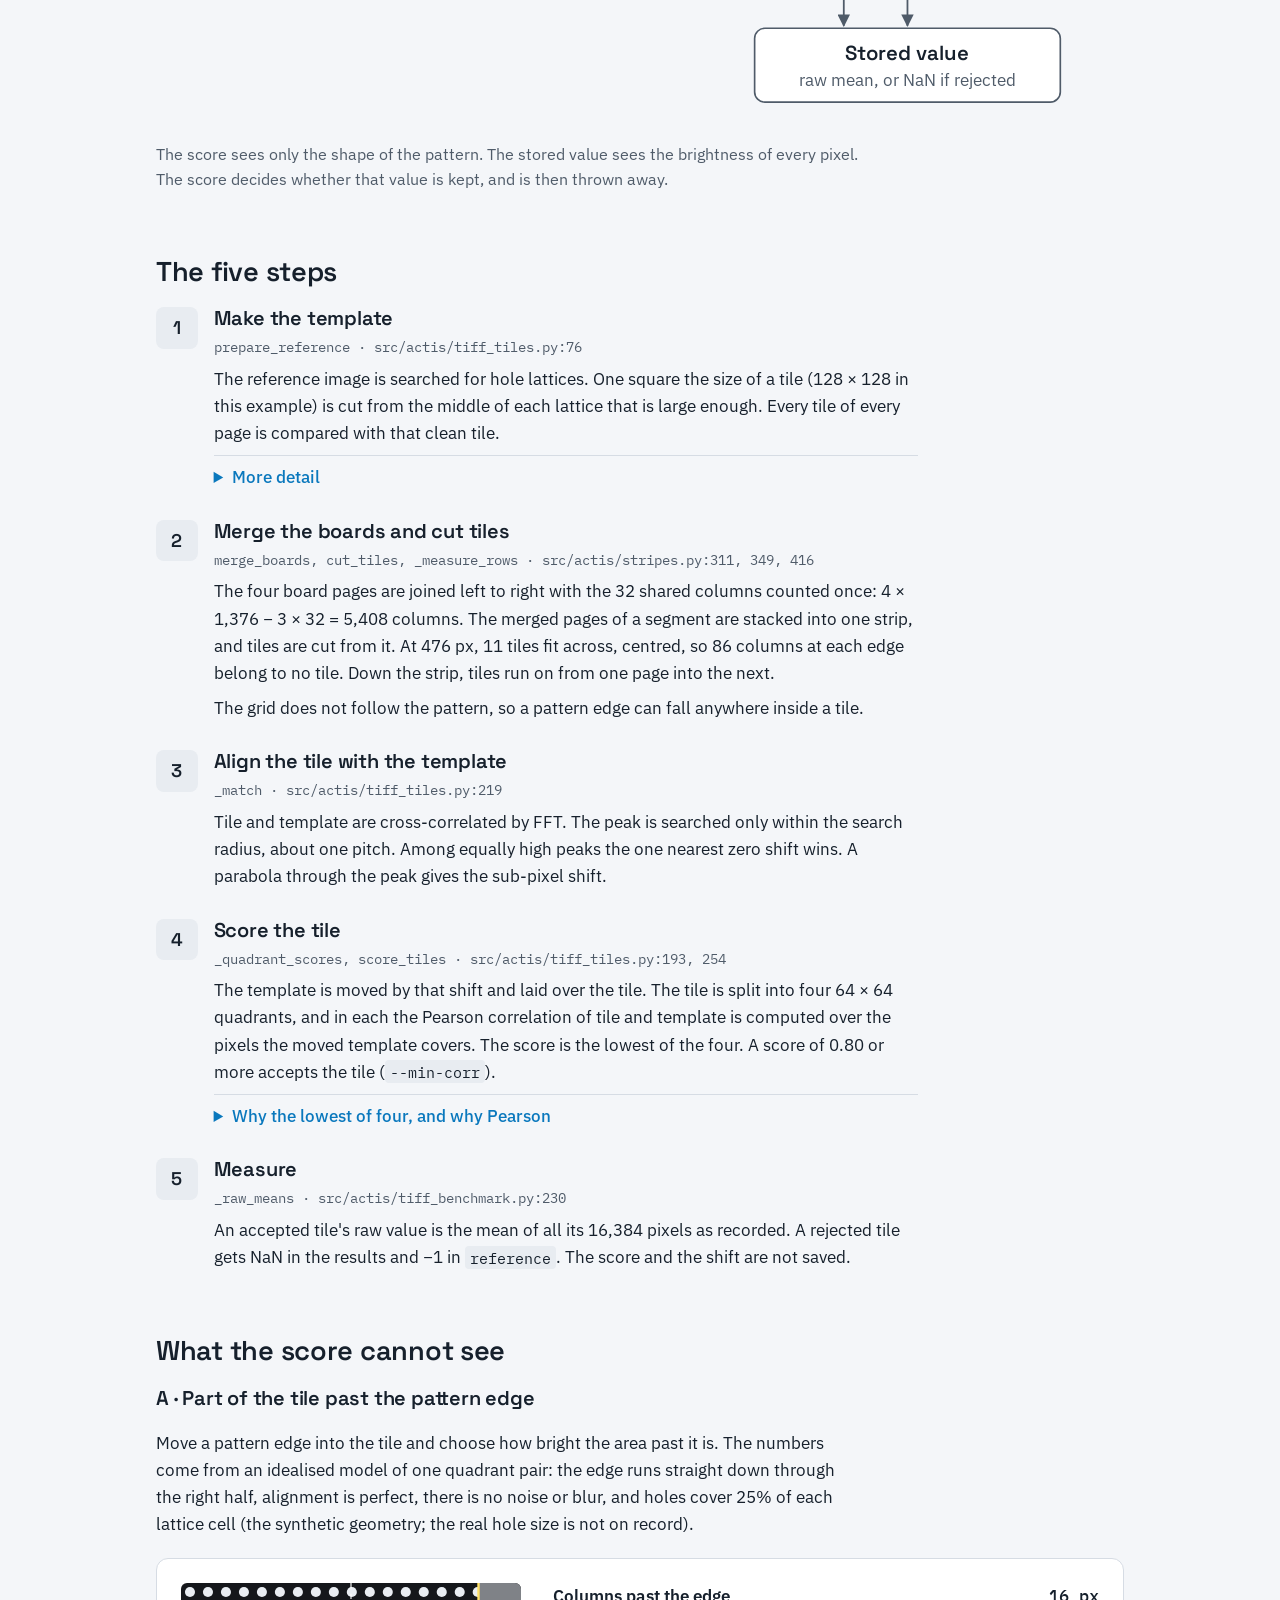
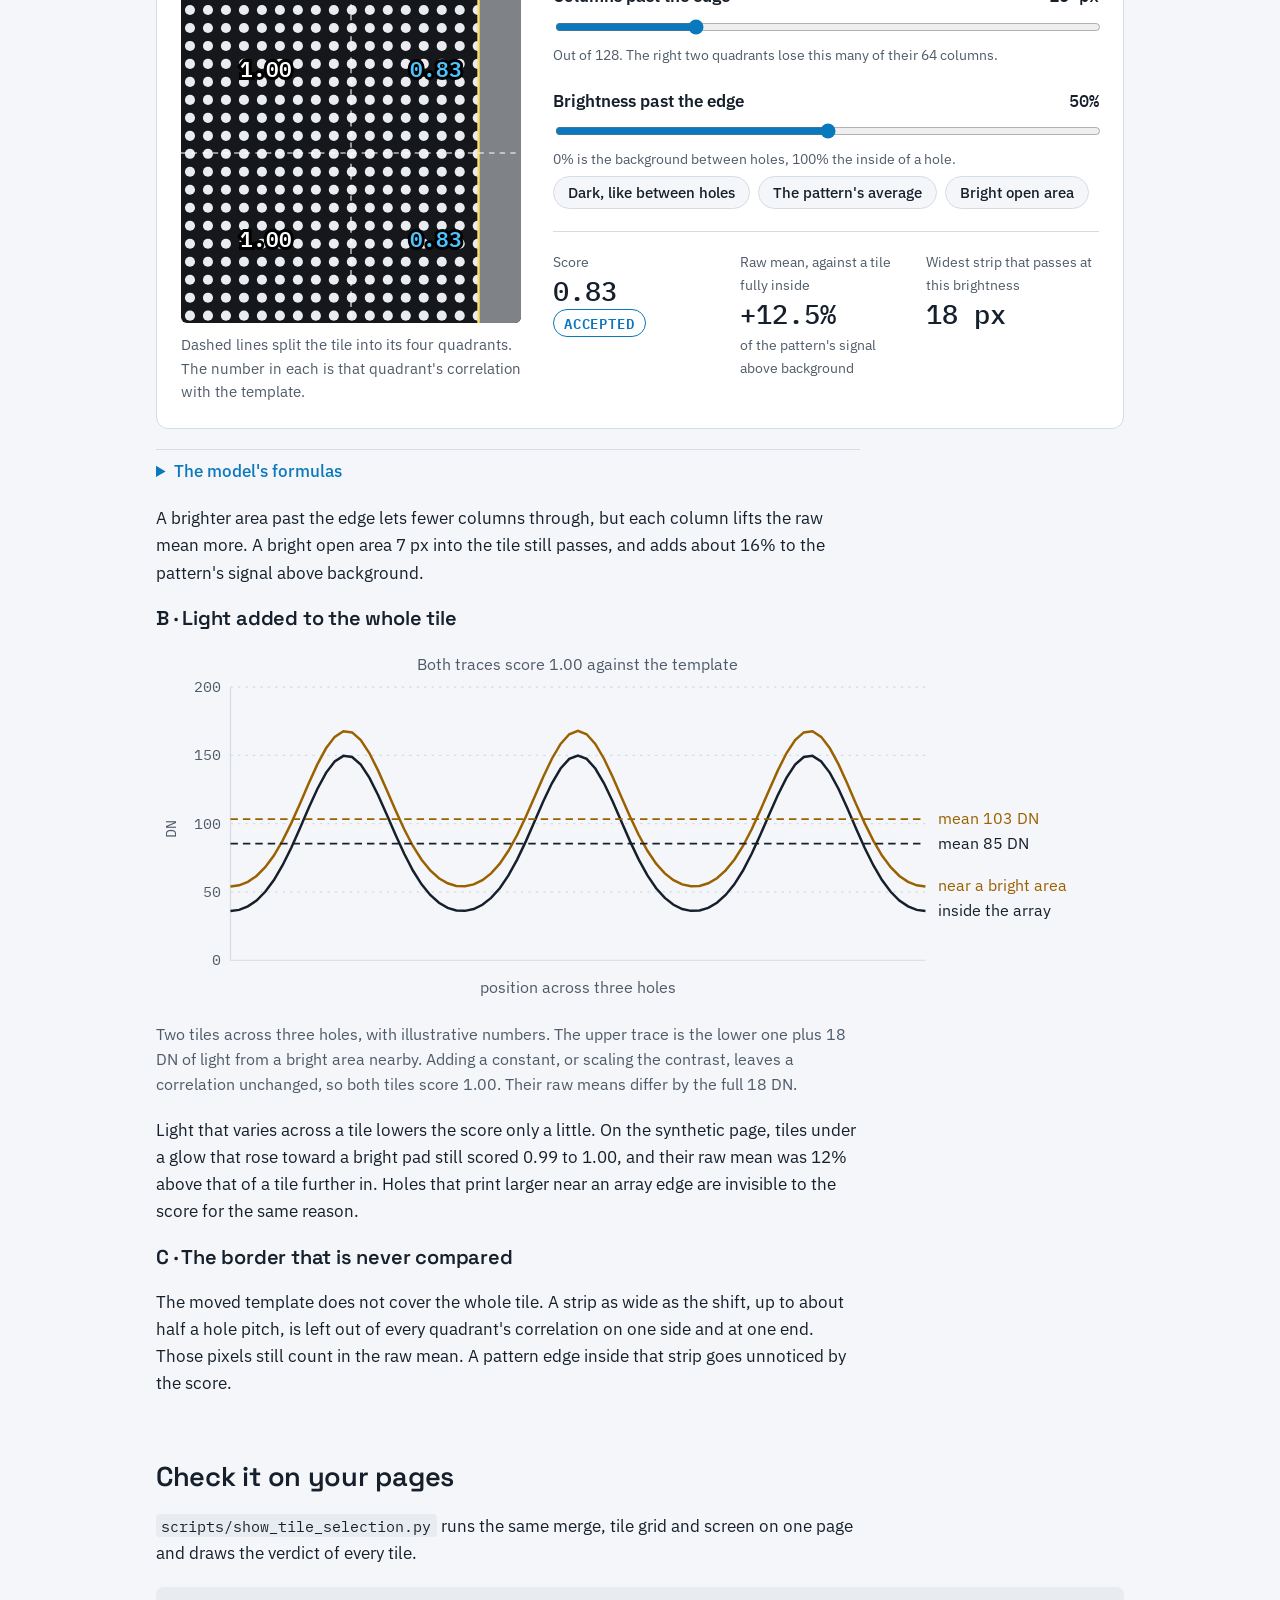
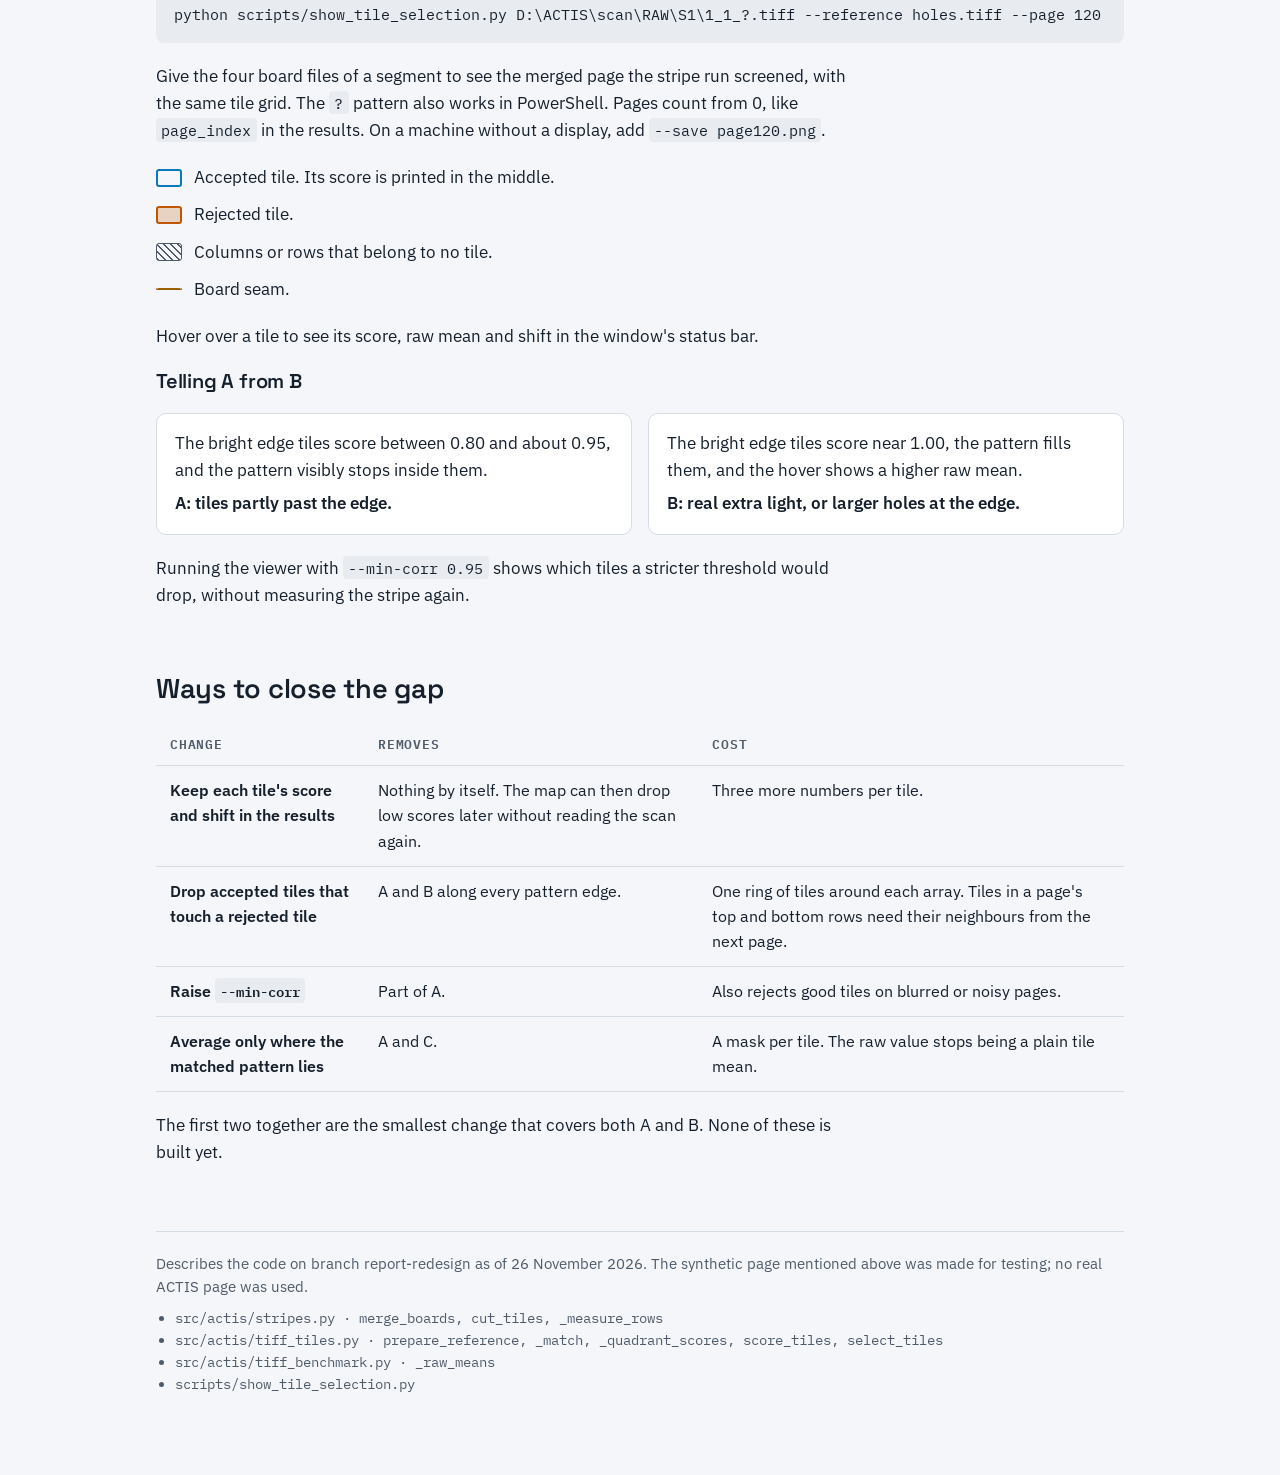
==== commit b10cebff: "Measure stripes in 10 um tiles and average them into 100 um bins The stripe run cut every merged pag" ====
--- a/docs/tile-screening.html
+++ b/docs/tile-screening.html
@@ -138,7 +138,7 @@
 <header>
   <p class="eyebrow">ACTIS stripe run · measure_stripes.py</p>
   <h1>How tiles are screened</h1>
-  <p class="lede col">The stripe run cuts every merged page into 128-pixel tiles and measures only the tiles whose hole pattern matches the reference. This page follows one tile through that test and shows what the test cannot see.</p>
+  <p class="lede col">The stripe run cuts the merged pages into tiles and measures only the tiles whose hole pattern matches the reference. This page follows one tile through that test and shows what the test cannot see. The run's tiles are 10 µm by default, 476 px at 21 nm per pixel. The example tile here is 128 px. Its numbers are fractions of a tile and scale with its size.</p>
 
   <div class="answer col" aria-labelledby="why">
     <h2 id="why">Why tiles at a pattern edge can come out bright</h2>
@@ -220,7 +220,7 @@
     <li><div class="step">
       <h3>Make the template</h3>
       <p class="where">prepare_reference · src/actis/tiff_tiles.py:76</p>
-      <p>The reference image is searched for hole lattices. One 128 × 128 tile is cut from the middle of each lattice that is large enough. Every tile of every page is compared with that clean tile.</p>
+      <p>The reference image is searched for hole lattices. One square the size of a tile (128 × 128 in this example) is cut from the middle of each lattice that is large enough. Every tile of every page is compared with that clean tile.</p>
       <details><summary>More detail</summary>
         <p>A lattice must be at least one tile wide and tall, with at least five pitches across the tile. Several lattices give several templates. Each page tile is scored against all of them and keeps the best.</p>
         <p>The template's mean is removed, a Hann window is applied and its spectrum is computed once. The shift search radius is the longest lattice vector rounded up, at most 32 px. For a 6.6 px pitch that is 7 px.</p>
@@ -228,9 +228,9 @@
     </div></li>
     <li><div class="step">
       <h3>Merge the boards and cut tiles</h3>
-      <p class="where">merge_boards, cut_tiles · src/actis/stripes.py:114, 152</p>
-      <p>The four board pages are joined left to right with the 32 shared columns counted once: 4 × 1,376 − 3 × 32 = 5,408 columns. Tiles are cut from the top-left corner, 42 across and 16 down, 672 per page.</p>
-      <p>The grid does not follow the pattern, so a pattern edge can fall anywhere inside a tile. The last 32 columns belong to no tile.</p>
+      <p class="where">merge_boards, cut_tiles, _measure_rows · src/actis/stripes.py:311, 349, 416</p>
+      <p>The four board pages are joined left to right with the 32 shared columns counted once: 4 × 1,376 − 3 × 32 = 5,408 columns. The merged pages of a segment are stacked into one strip, and tiles are cut from it. At 476 px, 11 tiles fit across, centred, so 86 columns at each edge belong to no tile. Down the strip, tiles run on from one page into the next.</p>
+      <p>The grid does not follow the pattern, so a pattern edge can fall anywhere inside a tile.</p>
     </div></li>
     <li><div class="step">
       <h3>Align the tile with the template</h3>
@@ -375,7 +375,7 @@
 <footer>
   <p>Describes the code on branch report-redesign as of 26 November 2026. The synthetic page mentioned above was made for testing; no real ACTIS page was used.</p>
   <ul>
-    <li>src/actis/stripes.py · merge_boards, cut_tiles, _measure_merged_page</li>
+    <li>src/actis/stripes.py · merge_boards, cut_tiles, _measure_rows</li>
     <li>src/actis/tiff_tiles.py · prepare_reference, _match, _quadrant_scores, score_tiles, select_tiles</li>
     <li>src/actis/tiff_benchmark.py · _raw_means</li>
     <li>scripts/show_tile_selection.py</li>
